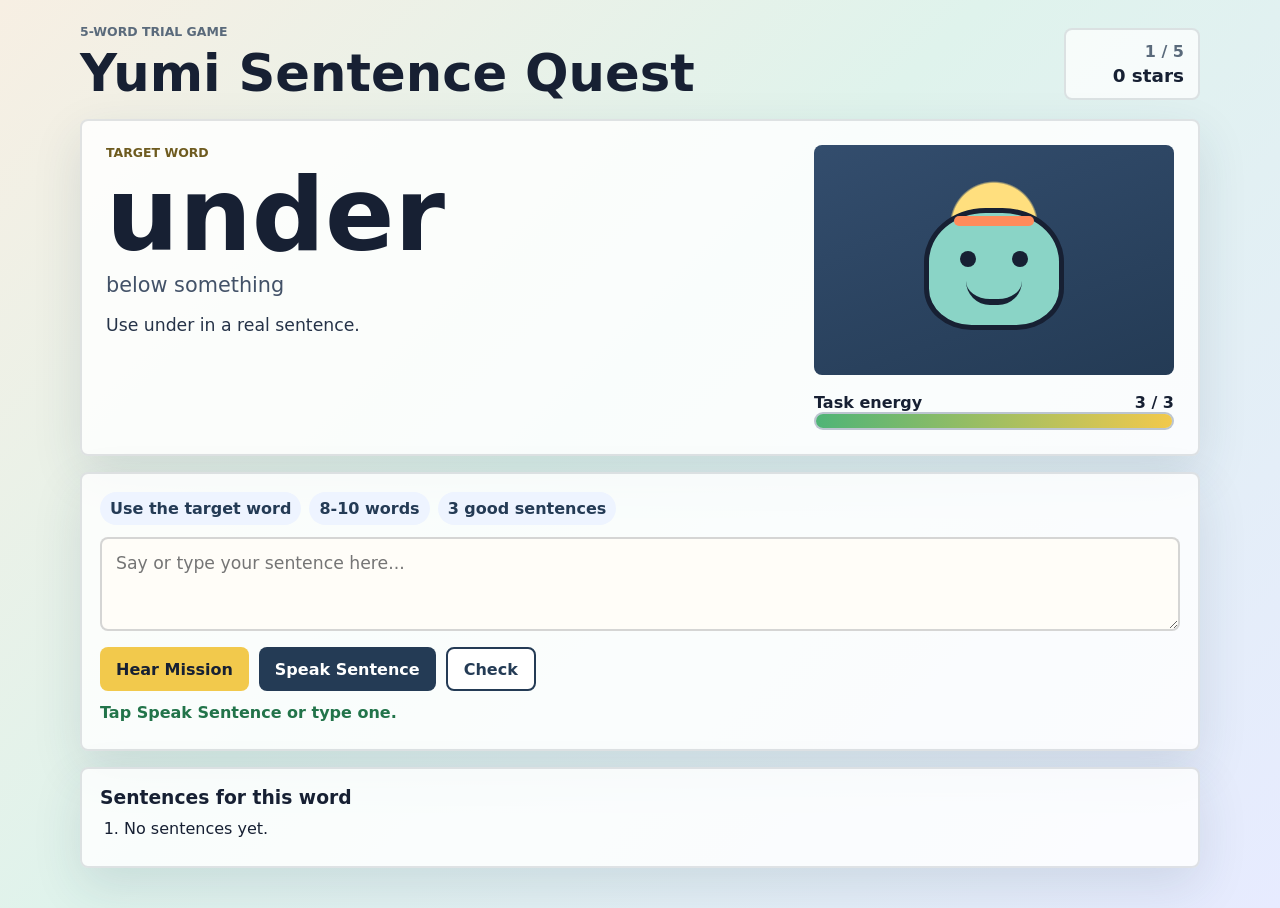
==== sentence-quest.html @ 74221c1f "Add sentence quest trial game" ====
<!doctype html>
<html lang="en">
<head>
  <meta charset="utf-8">
  <meta name="viewport" content="width=device-width,initial-scale=1,viewport-fit=cover">
  <meta name="theme-color" content="#243B55">
  <title>Yumi Sentence Quest</title>
  <link rel="stylesheet" href="./sentence-quest.css">
</head>
<body>
  <main class="quest-shell">
    <header class="quest-top">
      <div>
        <p class="eyebrow">5-word trial game</p>
        <h1>Yumi Sentence Quest</h1>
      </div>
      <div class="score-card">
        <span id="wordCounter">1 / 5</span>
        <strong id="stars">0 stars</strong>
      </div>
    </header>

    <section class="battle-panel" aria-live="polite">
      <div class="mission-copy">
        <p class="label">Target word</p>
        <h2 id="targetWord">under</h2>
        <p id="meaning" class="meaning">below something</p>
        <p id="prompt" class="prompt">Say one sentence with under.</p>
      </div>
      <div class="monster-zone">
        <div id="monster" class="monster" aria-hidden="true">
          <span></span><span></span><span></span>
        </div>
        <div class="hp-wrap">
          <div class="hp-label"><span>Task energy</span><strong id="hpText">3 / 3</strong></div>
          <div class="hp-bar"><div id="hpFill"></div></div>
        </div>
      </div>
    </section>

    <section class="sentence-panel">
      <div class="rules">
        <span>Use the target word</span>
        <span>8-10 words</span>
        <span>3 good sentences</span>
      </div>
      <textarea id="sentenceInput" rows="3" placeholder="Say or type your sentence here..."></textarea>
      <div class="controls">
        <button id="speakPromptBtn" class="secondary">Hear Mission</button>
        <button id="recordBtn" class="primary">Speak Sentence</button>
        <button id="checkBtn" class="primary outline">Check</button>
      </div>
      <p id="feedback" class="feedback">Ready when you are.</p>
    </section>

    <section class="progress-panel">
      <h3>Sentences for this word</h3>
      <ol id="sentenceList"></ol>
    </section>

    <section id="finishPanel" class="finish-panel hidden">
      <h2>Quest complete</h2>
      <p>You finished all 5 words. Tomorrow, try these again plus 5 new words.</p>
      <button id="restartBtn" class="primary">Play Again</button>
    </section>
  </main>

  <script src="./sentence-quest.js"></script>
</body>
</html>
---- sentence-quest.css ----
* { box-sizing: border-box; }
body {
  margin: 0;
  min-height: 100vh;
  font-family: Inter, ui-sans-serif, system-ui, -apple-system, BlinkMacSystemFont, "Segoe UI", sans-serif;
  color: #172033;
  background: linear-gradient(135deg, #f7efe3 0%, #dff3ec 45%, #e7ebff 100%);
}
button, textarea { font: inherit; }
.quest-shell {
  width: min(1120px, calc(100% - 28px));
  margin: 0 auto;
  padding: 24px 0 40px;
}
.quest-top {
  display: flex;
  align-items: center;
  justify-content: space-between;
  gap: 16px;
  margin-bottom: 16px;
}
.eyebrow {
  margin: 0 0 4px;
  color: #5a6a7b;
  font-weight: 800;
  text-transform: uppercase;
  letter-spacing: 0;
  font-size: 0.78rem;
}
h1, h2, h3, p { margin-top: 0; }
h1 { margin-bottom: 0; font-size: clamp(2rem, 4vw, 4rem); letter-spacing: 0; }
.score-card {
  min-width: 136px;
  padding: 12px 14px;
  border: 2px solid rgba(23,32,51,.12);
  border-radius: 8px;
  background: rgba(255,255,255,.72);
  display: grid;
  gap: 4px;
  text-align: right;
}
.score-card span { color: #5a6a7b; font-weight: 700; }
.score-card strong { font-size: 1.15rem; }
.battle-panel, .sentence-panel, .progress-panel, .finish-panel {
  border: 2px solid rgba(23,32,51,.12);
  border-radius: 8px;
  background: rgba(255,255,255,.82);
  box-shadow: 0 18px 50px rgba(36,59,85,.12);
}
.battle-panel {
  display: grid;
  grid-template-columns: minmax(0, 1fr) minmax(260px, 360px);
  gap: 24px;
  padding: 24px;
}
.label { color: #6e5b1f; font-weight: 900; text-transform: uppercase; letter-spacing: 0; font-size: .78rem; margin-bottom: 6px; }
#targetWord { font-size: clamp(3.2rem, 8vw, 7rem); line-height: .95; margin-bottom: 10px; }
.meaning { font-size: 1.3rem; color: #435268; margin-bottom: 18px; }
.prompt { font-size: 1.08rem; color: #263348; }
.monster-zone { display: grid; align-content: center; gap: 18px; }
.monster {
  height: 230px;
  position: relative;
  border-radius: 8px;
  background: radial-gradient(circle at 50% 35%, #ffdf7e 0 18%, transparent 19%), linear-gradient(160deg, #334d6d, #243b55);
  overflow: hidden;
}
.monster::before {
  content: "";
  position: absolute;
  width: 130px;
  height: 112px;
  left: 50%;
  top: 54%;
  transform: translate(-50%, -50%);
  background: #8ad4c6;
  border: 5px solid #172033;
  border-radius: 44% 44% 34% 34%;
}
.monster::after {
  content: "";
  position: absolute;
  width: 56px;
  height: 18px;
  left: 50%;
  top: 59%;
  transform: translateX(-50%);
  border-bottom: 6px solid #172033;
  border-radius: 0 0 40px 40px;
}
.monster span { position: absolute; background: #172033; border-radius: 50%; z-index: 2; }
.monster span:nth-child(1) { width: 16px; height: 16px; left: calc(50% - 34px); top: 46%; }
.monster span:nth-child(2) { width: 16px; height: 16px; left: calc(50% + 18px); top: 46%; }
.monster span:nth-child(3) { width: 80px; height: 10px; left: calc(50% - 40px); top: 31%; border-radius: 999px; background: #ff8b5b; }
.hp-label { display: flex; justify-content: space-between; gap: 12px; font-weight: 800; }
.hp-bar { height: 18px; border-radius: 999px; background: #d7e1ea; overflow: hidden; border: 2px solid rgba(23,32,51,.14); }
#hpFill { height: 100%; width: 100%; background: linear-gradient(90deg, #4fb477, #f2c94c); transition: width .28s ease; }
.sentence-panel { margin-top: 16px; padding: 18px; }
.rules { display: flex; flex-wrap: wrap; gap: 8px; margin-bottom: 12px; }
.rules span { padding: 7px 10px; border-radius: 999px; background: #eef4ff; font-weight: 800; color: #243b55; }
textarea {
  width: 100%;
  resize: vertical;
  min-height: 94px;
  border: 2px solid rgba(23,32,51,.18);
  border-radius: 8px;
  padding: 14px;
  outline: none;
  background: #fffdf8;
  font-size: 1.08rem;
}
textarea:focus { border-color: #3c7dd9; }
.controls { display: flex; flex-wrap: wrap; gap: 10px; margin-top: 12px; }
button {
  min-height: 44px;
  padding: 0 16px;
  border: 0;
  border-radius: 8px;
  font-weight: 900;
  cursor: pointer;
}
button:disabled { opacity: .52; cursor: not-allowed; }
.primary { background: #243b55; color: white; }
.secondary { background: #f2c94c; color: #172033; }
.outline { background: white; color: #243b55; border: 2px solid #243b55; }
.feedback { margin: 12px 0 0; min-height: 28px; font-weight: 800; color: #435268; }
.feedback.good { color: #22744a; }
.feedback.bad { color: #a83f39; }
.progress-panel { margin-top: 16px; padding: 18px; }
.progress-panel h3 { margin-bottom: 10px; }
ol { margin: 0; padding-left: 24px; }
li { margin: 8px 0; line-height: 1.4; }
.finish-panel { margin-top: 16px; padding: 22px; }
.hidden { display: none; }
@media (max-width: 760px) {
  .quest-top, .battle-panel { grid-template-columns: 1fr; display: grid; }
  .score-card { text-align: left; }
  .battle-panel { padding: 18px; }
  .monster { height: 190px; }
}
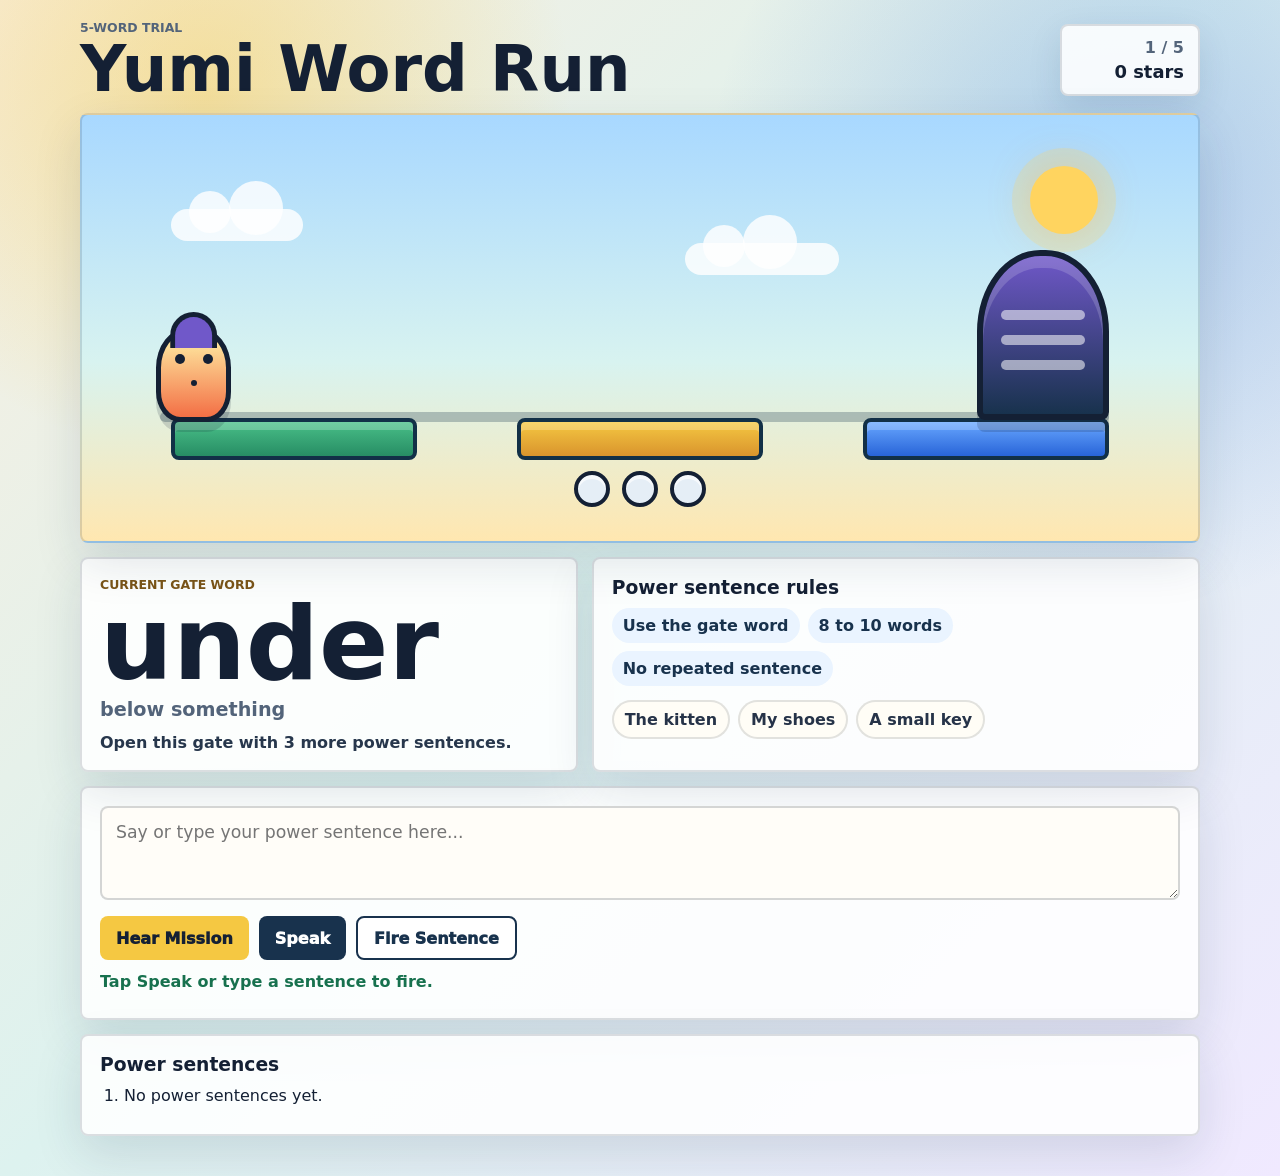
==== commit 88e26089: "Make sentence quest more game-like" ====
--- a/sentence-quest.html
+++ b/sentence-quest.html
@@ -1,66 +1,87 @@
-<!doctype html>
+﻿<!doctype html>
 <html lang="en">
 <head>
   <meta charset="utf-8">
   <meta name="viewport" content="width=device-width,initial-scale=1,viewport-fit=cover">
-  <meta name="theme-color" content="#243B55">
-  <title>Yumi Sentence Quest</title>
+  <meta name="theme-color" content="#18324d">
+  <title>Yumi Word Run</title>
   <link rel="stylesheet" href="./sentence-quest.css">
 </head>
 <body>
-  <main class="quest-shell">
-    <header class="quest-top">
+  <main class="game-shell">
+    <header class="top-bar">
       <div>
-        <p class="eyebrow">5-word trial game</p>
-        <h1>Yumi Sentence Quest</h1>
+        <p class="eyebrow">5-word trial</p>
+        <h1>Yumi Word Run</h1>
       </div>
-      <div class="score-card">
+      <div class="score-board" aria-live="polite">
         <span id="wordCounter">1 / 5</span>
         <strong id="stars">0 stars</strong>
       </div>
     </header>
 
-    <section class="battle-panel" aria-live="polite">
-      <div class="mission-copy">
-        <p class="label">Target word</p>
-        <h2 id="targetWord">under</h2>
-        <p id="meaning" class="meaning">below something</p>
-        <p id="prompt" class="prompt">Say one sentence with under.</p>
+    <section class="stage-card" aria-live="polite">
+      <div class="world-sky">
+        <div class="cloud cloud-one"></div>
+        <div class="cloud cloud-two"></div>
+        <div class="sun"></div>
       </div>
-      <div class="monster-zone">
-        <div id="monster" class="monster" aria-hidden="true">
+      <div class="track" id="track">
+        <div class="lane-line"></div>
+        <div class="platform platform-one"></div>
+        <div class="platform platform-two"></div>
+        <div class="platform platform-three"></div>
+        <div id="avatar" class="avatar" aria-hidden="true">
+          <div class="avatar-face"></div>
+        </div>
+        <div id="gate" class="gate" aria-hidden="true">
           <span></span><span></span><span></span>
         </div>
-        <div class="hp-wrap">
-          <div class="hp-label"><span>Task energy</span><strong id="hpText">3 / 3</strong></div>
-          <div class="hp-bar"><div id="hpFill"></div></div>
-        </div>
+      </div>
+      <div class="power-row" aria-label="sentence power">
+        <span id="orb0" class="power-orb"></span>
+        <span id="orb1" class="power-orb"></span>
+        <span id="orb2" class="power-orb"></span>
       </div>
     </section>
 
-    <section class="sentence-panel">
-      <div class="rules">
-        <span>Use the target word</span>
-        <span>8-10 words</span>
-        <span>3 good sentences</span>
-      </div>
-      <textarea id="sentenceInput" rows="3" placeholder="Say or type your sentence here..."></textarea>
+    <section class="mission-grid">
+      <article class="mission-card">
+        <p class="label">Current gate word</p>
+        <h2 id="targetWord">under</h2>
+        <p id="meaning" class="meaning">below something</p>
+        <p id="missionText" class="mission-text">Build 3 sentence powers to open the gate.</p>
+      </article>
+
+      <article class="rule-card">
+        <h3>Power sentence rules</h3>
+        <div class="rule-list">
+          <span>Use the gate word</span>
+          <span>8 to 10 words</span>
+          <span>No repeated sentence</span>
+        </div>
+        <div class="starter-bank" id="starterBank" aria-label="starter words"></div>
+      </article>
+    </section>
+
+    <section class="command-card">
+      <textarea id="sentenceInput" rows="3" placeholder="Say or type your power sentence here..."></textarea>
       <div class="controls">
         <button id="speakPromptBtn" class="secondary">Hear Mission</button>
-        <button id="recordBtn" class="primary">Speak Sentence</button>
-        <button id="checkBtn" class="primary outline">Check</button>
+        <button id="recordBtn" class="primary">Speak</button>
+        <button id="checkBtn" class="primary outline">Fire Sentence</button>
       </div>
       <p id="feedback" class="feedback">Ready when you are.</p>
     </section>
 
-    <section class="progress-panel">
-      <h3>Sentences for this word</h3>
+    <section class="log-card">
+      <h3>Power sentences</h3>
       <ol id="sentenceList"></ol>
     </section>
 
     <section id="finishPanel" class="finish-panel hidden">
-      <h2>Quest complete</h2>
-      <p>You finished all 5 words. Tomorrow, try these again plus 5 new words.</p>
+      <h2>Run complete</h2>
+      <p>You opened all 5 gates. Tomorrow, replay these and add 5 new words.</p>
       <button id="restartBtn" class="primary">Play Again</button>
     </section>
   </main>
--- a/sentence-quest.css
+++ b/sentence-quest.css
@@ -1,140 +1,278 @@
-* { box-sizing: border-box; }
+﻿* { box-sizing: border-box; }
+:root {
+  color-scheme: light;
+  --ink: #142034;
+  --muted: #53647a;
+  --paper: rgba(255,255,255,.88);
+  --line: rgba(20,32,52,.14);
+  --blue: #2864d8;
+  --navy: #18324d;
+  --green: #1d9a6c;
+  --gold: #f5c842;
+  --coral: #f36f45;
+  --violet: #7058c9;
+}
 body {
   margin: 0;
   min-height: 100vh;
   font-family: Inter, ui-sans-serif, system-ui, -apple-system, BlinkMacSystemFont, "Segoe UI", sans-serif;
-  color: #172033;
-  background: linear-gradient(135deg, #f7efe3 0%, #dff3ec 45%, #e7ebff 100%);
+  color: var(--ink);
+  background:
+    radial-gradient(circle at 16% 8%, rgba(245,200,66,.45), transparent 24%),
+    radial-gradient(circle at 88% 16%, rgba(40,100,216,.28), transparent 28%),
+    linear-gradient(135deg, #f8efe0 0%, #ddf2ef 48%, #f0e9ff 100%);
 }
 button, textarea { font: inherit; }
-.quest-shell {
+button { touch-action: manipulation; }
+.game-shell {
   width: min(1120px, calc(100% - 28px));
   margin: 0 auto;
-  padding: 24px 0 40px;
-}
-.quest-top {
+  padding: 20px 0 40px;
+}
+.top-bar {
   display: flex;
   align-items: center;
   justify-content: space-between;
-  gap: 16px;
-  margin-bottom: 16px;
+  gap: 14px;
+  margin-bottom: 14px;
 }
 .eyebrow {
   margin: 0 0 4px;
-  color: #5a6a7b;
-  font-weight: 800;
+  color: var(--muted);
+  font-weight: 900;
   text-transform: uppercase;
-  letter-spacing: 0;
-  font-size: 0.78rem;
+  font-size: .78rem;
 }
 h1, h2, h3, p { margin-top: 0; }
-h1 { margin-bottom: 0; font-size: clamp(2rem, 4vw, 4rem); letter-spacing: 0; }
-.score-card {
-  min-width: 136px;
+h1 { margin-bottom: 0; font-size: clamp(2rem, 5vw, 4.6rem); line-height: .94; }
+h2 { margin-bottom: 8px; }
+.score-board {
+  min-width: 140px;
   padding: 12px 14px;
-  border: 2px solid rgba(23,32,51,.12);
-  border-radius: 8px;
-  background: rgba(255,255,255,.72);
+  border: 2px solid var(--line);
+  border-radius: 8px;
+  background: var(--paper);
   display: grid;
   gap: 4px;
   text-align: right;
-}
-.score-card span { color: #5a6a7b; font-weight: 700; }
-.score-card strong { font-size: 1.15rem; }
-.battle-panel, .sentence-panel, .progress-panel, .finish-panel {
-  border: 2px solid rgba(23,32,51,.12);
-  border-radius: 8px;
+  box-shadow: 0 12px 34px rgba(24,50,77,.10);
+}
+.score-board span { color: var(--muted); font-weight: 800; }
+.score-board strong { font-size: 1.12rem; }
+.stage-card, .mission-card, .rule-card, .command-card, .log-card, .finish-panel {
+  border: 2px solid var(--line);
+  border-radius: 8px;
+  background: var(--paper);
+  box-shadow: 0 18px 48px rgba(24,50,77,.13);
+}
+.stage-card {
+  position: relative;
+  overflow: hidden;
+  height: clamp(300px, 44vw, 430px);
+  background: linear-gradient(180deg, #a8d8ff 0%, #d8f3f0 58%, #ffe7b0 100%);
+}
+.world-sky { position: absolute; inset: 0; overflow: hidden; }
+.sun {
+  position: absolute;
+  right: 9%; top: 12%;
+  width: 68px; aspect-ratio: 1;
+  border-radius: 50%;
+  background: #ffd45f;
+  box-shadow: 0 0 0 18px rgba(255,212,95,.23), 0 0 42px rgba(255,160,60,.38);
+}
+.cloud {
+  position: absolute;
+  height: 32px;
+  border-radius: 999px;
   background: rgba(255,255,255,.82);
-  box-shadow: 0 18px 50px rgba(36,59,85,.12);
-}
-.battle-panel {
+  animation: drift 18s linear infinite;
+}
+.cloud::before, .cloud::after {
+  content: "";
+  position: absolute;
+  border-radius: 50%;
+  background: inherit;
+}
+.cloud::before { width: 42px; height: 42px; left: 18px; top: -18px; }
+.cloud::after { width: 54px; height: 54px; left: 58px; top: -28px; }
+.cloud-one { width: 132px; left: 8%; top: 22%; }
+.cloud-two { width: 154px; left: 54%; top: 30%; animation-duration: 24s; }
+@keyframes drift { 0% { transform: translateX(-18px); } 50% { transform: translateX(28px); } 100% { transform: translateX(-18px); } }
+.track { position: absolute; inset: 0; }
+.lane-line {
+  position: absolute;
+  left: 7%; right: 8%; bottom: 28%;
+  height: 10px;
+  border-radius: 999px;
+  background: rgba(24,50,77,.28);
+}
+.platform {
+  position: absolute;
+  bottom: 19%;
+  width: 22%; height: 42px;
+  border: 4px solid #123047;
+  border-radius: 8px;
+  background: linear-gradient(180deg, #49bf88, #278d64);
+  box-shadow: inset 0 8px 0 rgba(255,255,255,.22);
+}
+.platform-one { left: 8%; }
+.platform-two { left: 39%; background: linear-gradient(180deg, #f5c842, #d9942d); }
+.platform-three { left: 70%; background: linear-gradient(180deg, #68a7ff, #2864d8); }
+.avatar {
+  --x: 10%;
+  position: absolute;
+  left: var(--x);
+  bottom: calc(19% + 38px);
+  width: clamp(62px, 10vw, 90px);
+  aspect-ratio: .82;
+  transform: translateX(-50%);
+  transition: left .42s cubic-bezier(.2,.8,.2,1), transform .18s ease;
+  filter: drop-shadow(0 10px 0 rgba(20,32,52,.16));
+}
+.avatar::before {
+  content: "";
+  position: absolute;
+  inset: 14% 8% 0;
+  border: 5px solid #142034;
+  border-radius: 42% 42% 32% 32%;
+  background: linear-gradient(180deg, #fff2a7, #f36f45);
+}
+.avatar::after {
+  content: "";
+  position: absolute;
+  left: 50%; top: 0;
+  width: 42%; height: 28%;
+  transform: translateX(-50%);
+  border: 5px solid #142034;
+  border-bottom: 0;
+  border-radius: 999px 999px 0 0;
+  background: #7058c9;
+}
+.avatar-face {
+  position: absolute;
+  z-index: 2;
+  left: 29%; top: 38%;
+  width: 10px; height: 10px;
+  border-radius: 50%;
+  background: #142034;
+  box-shadow: 28px 0 0 #142034, 14px 24px 0 -2px #142034;
+}
+.avatar.jump { transform: translateX(-50%) translateY(-28px) scale(1.04); }
+.gate {
+  position: absolute;
+  right: 8%; bottom: calc(19% + 40px);
+  width: clamp(86px, 14vw, 132px);
+  height: clamp(118px, 18vw, 170px);
+  border: 6px solid #142034;
+  border-radius: 48% 48% 8px 8px;
+  background: linear-gradient(180deg, #7058c9, #18324d);
+  box-shadow: inset 0 12px 0 rgba(255,255,255,.16), 0 12px 0 rgba(20,32,52,.18);
+  transition: transform .18s ease, opacity .24s ease;
+}
+.gate span {
+  position: absolute;
+  left: 15%; right: 15%; height: 10px;
+  border-radius: 999px;
+  background: rgba(255,255,255,.55);
+}
+.gate span:nth-child(1) { top: 34%; }
+.gate span:nth-child(2) { top: 50%; }
+.gate span:nth-child(3) { top: 66%; }
+.gate.hit { transform: translateX(8px) rotate(1.8deg); }
+.gate.open { transform: translateY(-20px) scaleY(.1); opacity: .2; }
+.power-row {
+  position: absolute;
+  left: 50%; bottom: 8%;
+  transform: translateX(-50%);
+  display: flex;
+  gap: 12px;
+}
+.power-orb {
+  width: 36px; aspect-ratio: 1;
+  border: 4px solid #142034;
+  border-radius: 50%;
+  background: #e5eef6;
+  box-shadow: inset 0 4px 0 rgba(255,255,255,.65);
+  transition: transform .2s ease, background .2s ease;
+}
+.power-orb.filled { background: var(--gold); transform: translateY(-7px) scale(1.08); }
+.mission-grid {
   display: grid;
-  grid-template-columns: minmax(0, 1fr) minmax(260px, 360px);
-  gap: 24px;
-  padding: 24px;
-}
-.label { color: #6e5b1f; font-weight: 900; text-transform: uppercase; letter-spacing: 0; font-size: .78rem; margin-bottom: 6px; }
-#targetWord { font-size: clamp(3.2rem, 8vw, 7rem); line-height: .95; margin-bottom: 10px; }
-.meaning { font-size: 1.3rem; color: #435268; margin-bottom: 18px; }
-.prompt { font-size: 1.08rem; color: #263348; }
-.monster-zone { display: grid; align-content: center; gap: 18px; }
-.monster {
-  height: 230px;
-  position: relative;
-  border-radius: 8px;
-  background: radial-gradient(circle at 50% 35%, #ffdf7e 0 18%, transparent 19%), linear-gradient(160deg, #334d6d, #243b55);
-  overflow: hidden;
-}
-.monster::before {
-  content: "";
-  position: absolute;
-  width: 130px;
-  height: 112px;
-  left: 50%;
-  top: 54%;
-  transform: translate(-50%, -50%);
-  background: #8ad4c6;
-  border: 5px solid #172033;
-  border-radius: 44% 44% 34% 34%;
-}
-.monster::after {
-  content: "";
-  position: absolute;
-  width: 56px;
-  height: 18px;
-  left: 50%;
-  top: 59%;
-  transform: translateX(-50%);
-  border-bottom: 6px solid #172033;
-  border-radius: 0 0 40px 40px;
-}
-.monster span { position: absolute; background: #172033; border-radius: 50%; z-index: 2; }
-.monster span:nth-child(1) { width: 16px; height: 16px; left: calc(50% - 34px); top: 46%; }
-.monster span:nth-child(2) { width: 16px; height: 16px; left: calc(50% + 18px); top: 46%; }
-.monster span:nth-child(3) { width: 80px; height: 10px; left: calc(50% - 40px); top: 31%; border-radius: 999px; background: #ff8b5b; }
-.hp-label { display: flex; justify-content: space-between; gap: 12px; font-weight: 800; }
-.hp-bar { height: 18px; border-radius: 999px; background: #d7e1ea; overflow: hidden; border: 2px solid rgba(23,32,51,.14); }
-#hpFill { height: 100%; width: 100%; background: linear-gradient(90deg, #4fb477, #f2c94c); transition: width .28s ease; }
-.sentence-panel { margin-top: 16px; padding: 18px; }
-.rules { display: flex; flex-wrap: wrap; gap: 8px; margin-bottom: 12px; }
-.rules span { padding: 7px 10px; border-radius: 999px; background: #eef4ff; font-weight: 800; color: #243b55; }
+  grid-template-columns: minmax(0, .9fr) minmax(280px, 1.1fr);
+  gap: 14px;
+  margin-top: 14px;
+}
+.mission-card, .rule-card, .command-card, .log-card, .finish-panel { padding: 18px; }
+.label { margin-bottom: 6px; color: #7a5417; font-weight: 900; text-transform: uppercase; font-size: .78rem; }
+#targetWord { font-size: clamp(3.4rem, 8vw, 6.7rem); line-height: .9; }
+.meaning { margin-bottom: 12px; color: var(--muted); font-size: 1.2rem; font-weight: 750; }
+.mission-text { margin-bottom: 0; color: #27374c; font-weight: 800; }
+.rule-card h3, .log-card h3 { margin-bottom: 10px; }
+.rule-list, .starter-bank { display: flex; flex-wrap: wrap; gap: 8px; }
+.rule-list span, .starter-bank button {
+  border-radius: 999px;
+  padding: 8px 11px;
+  font-weight: 900;
+}
+.rule-list span { background: #eaf4ff; color: #18324d; }
+.starter-bank { margin-top: 14px; }
+.starter-bank button {
+  min-height: 36px;
+  border: 2px solid rgba(20,32,52,.12);
+  background: #fffdf6;
+  color: #263348;
+}
+.command-card { margin-top: 14px; }
 textarea {
   width: 100%;
   resize: vertical;
   min-height: 94px;
-  border: 2px solid rgba(23,32,51,.18);
+  border: 2px solid rgba(20,32,52,.18);
   border-radius: 8px;
   padding: 14px;
   outline: none;
   background: #fffdf8;
   font-size: 1.08rem;
 }
-textarea:focus { border-color: #3c7dd9; }
+textarea:focus { border-color: var(--blue); box-shadow: 0 0 0 4px rgba(40,100,216,.13); }
 .controls { display: flex; flex-wrap: wrap; gap: 10px; margin-top: 12px; }
 button {
   min-height: 44px;
   padding: 0 16px;
   border: 0;
   border-radius: 8px;
-  font-weight: 900;
+  font-weight: 950;
   cursor: pointer;
 }
 button:disabled { opacity: .52; cursor: not-allowed; }
-.primary { background: #243b55; color: white; }
-.secondary { background: #f2c94c; color: #172033; }
-.outline { background: white; color: #243b55; border: 2px solid #243b55; }
-.feedback { margin: 12px 0 0; min-height: 28px; font-weight: 800; color: #435268; }
-.feedback.good { color: #22744a; }
+.primary { background: var(--navy); color: white; }
+.secondary { background: var(--gold); color: var(--ink); }
+.outline { background: white; color: var(--navy); border: 2px solid var(--navy); }
+.feedback { margin: 12px 0 0; min-height: 28px; font-weight: 900; color: var(--muted); }
+.feedback.good { color: #17714e; }
 .feedback.bad { color: #a83f39; }
-.progress-panel { margin-top: 16px; padding: 18px; }
-.progress-panel h3 { margin-bottom: 10px; }
+.log-card { margin-top: 14px; }
 ol { margin: 0; padding-left: 24px; }
 li { margin: 8px 0; line-height: 1.4; }
-.finish-panel { margin-top: 16px; padding: 22px; }
+.finish-panel { margin-top: 14px; }
 .hidden { display: none; }
+.spark {
+  position: absolute;
+  width: 12px; aspect-ratio: 1;
+  border-radius: 50%;
+  background: var(--gold);
+  left: var(--sx); top: var(--sy);
+  animation: spark .52s ease-out forwards;
+  pointer-events: none;
+}
+@keyframes spark {
+  to { transform: translate(var(--dx), var(--dy)) scale(.2); opacity: 0; }
+}
 @media (max-width: 760px) {
-  .quest-top, .battle-panel { grid-template-columns: 1fr; display: grid; }
-  .score-card { text-align: left; }
-  .battle-panel { padding: 18px; }
-  .monster { height: 190px; }
-}
+  .game-shell { width: min(100% - 20px, 720px); padding-top: 14px; }
+  .top-bar, .mission-grid { grid-template-columns: 1fr; display: grid; }
+  .score-board { text-align: left; min-width: 0; }
+  .stage-card { height: 320px; }
+  .mission-card, .rule-card, .command-card, .log-card, .finish-panel { padding: 14px; }
+  .controls button { flex: 1 1 130px; }
+}
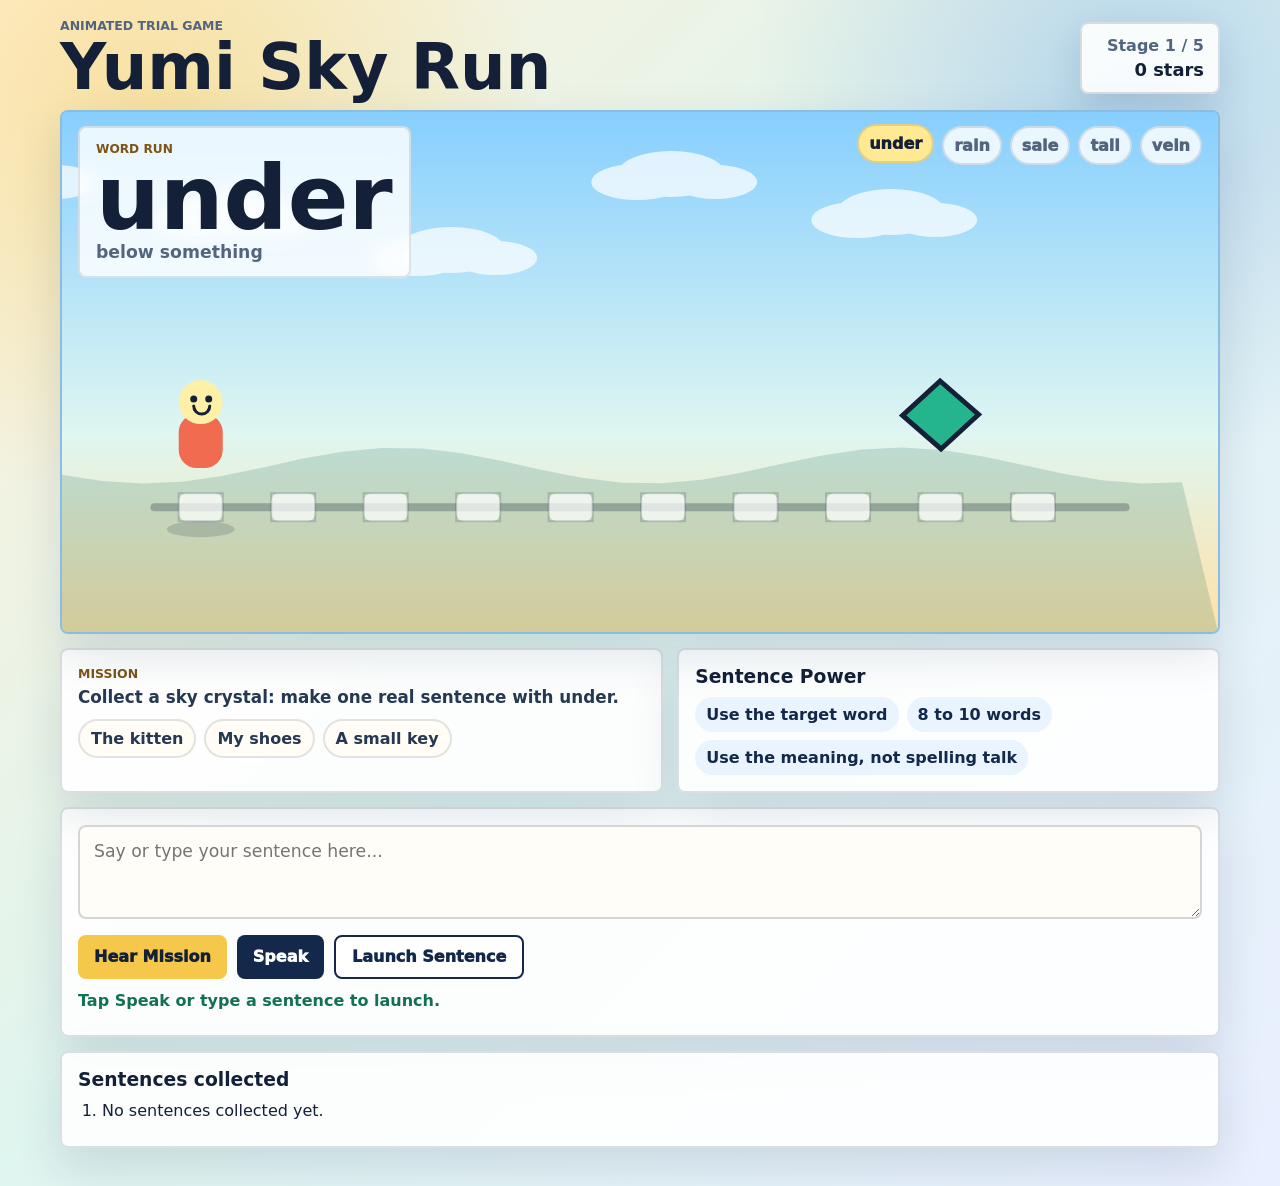
==== commit e5d0e648: "Turn sentence quest into animated sky run" ====
--- a/sentence-quest.html
+++ b/sentence-quest.html
@@ -3,85 +3,70 @@
 <head>
   <meta charset="utf-8">
   <meta name="viewport" content="width=device-width,initial-scale=1,viewport-fit=cover">
-  <meta name="theme-color" content="#18324d">
-  <title>Yumi Word Run</title>
+  <meta name="theme-color" content="#13284a">
+  <title>Yumi Sky Run</title>
   <link rel="stylesheet" href="./sentence-quest.css">
 </head>
 <body>
   <main class="game-shell">
     <header class="top-bar">
       <div>
-        <p class="eyebrow">5-word trial</p>
-        <h1>Yumi Word Run</h1>
+        <p class="eyebrow">Animated trial game</p>
+        <h1>Yumi Sky Run</h1>
       </div>
       <div class="score-board" aria-live="polite">
-        <span id="wordCounter">1 / 5</span>
+        <span id="stageCounter">Stage 1</span>
         <strong id="stars">0 stars</strong>
       </div>
     </header>
 
-    <section class="stage-card" aria-live="polite">
-      <div class="world-sky">
-        <div class="cloud cloud-one"></div>
-        <div class="cloud cloud-two"></div>
-        <div class="sun"></div>
-      </div>
-      <div class="track" id="track">
-        <div class="lane-line"></div>
-        <div class="platform platform-one"></div>
-        <div class="platform platform-two"></div>
-        <div class="platform platform-three"></div>
-        <div id="avatar" class="avatar" aria-hidden="true">
-          <div class="avatar-face"></div>
+    <section class="play-field" aria-live="polite">
+      <canvas id="gameCanvas" width="960" height="520" aria-label="Animated word adventure"></canvas>
+      <div class="stage-hud">
+        <div>
+          <p id="stageLabel" class="stage-label">Word Run</p>
+          <h2 id="targetWord">under</h2>
+          <p id="meaning" class="meaning">below something</p>
         </div>
-        <div id="gate" class="gate" aria-hidden="true">
-          <span></span><span></span><span></span>
-        </div>
-      </div>
-      <div class="power-row" aria-label="sentence power">
-        <span id="orb0" class="power-orb"></span>
-        <span id="orb1" class="power-orb"></span>
-        <span id="orb2" class="power-orb"></span>
+        <div id="wordTrail" class="word-trail"></div>
       </div>
     </section>
 
     <section class="mission-grid">
       <article class="mission-card">
-        <p class="label">Current gate word</p>
-        <h2 id="targetWord">under</h2>
-        <p id="meaning" class="meaning">below something</p>
-        <p id="missionText" class="mission-text">Build 3 sentence powers to open the gate.</p>
+        <p class="label">Mission</p>
+        <p id="missionText" class="mission-text">Make one strong sentence to collect the sky crystal.</p>
+        <div id="starterBank" class="starter-bank" aria-label="sentence starters"></div>
       </article>
 
       <article class="rule-card">
-        <h3>Power sentence rules</h3>
+        <h3>Sentence Power</h3>
         <div class="rule-list">
-          <span>Use the gate word</span>
+          <span>Use the target word</span>
           <span>8 to 10 words</span>
-          <span>No repeated sentence</span>
+          <span>Use the meaning, not spelling talk</span>
         </div>
-        <div class="starter-bank" id="starterBank" aria-label="starter words"></div>
       </article>
     </section>
 
     <section class="command-card">
-      <textarea id="sentenceInput" rows="3" placeholder="Say or type your power sentence here..."></textarea>
+      <textarea id="sentenceInput" rows="3" placeholder="Say or type your sentence here..."></textarea>
       <div class="controls">
         <button id="speakPromptBtn" class="secondary">Hear Mission</button>
         <button id="recordBtn" class="primary">Speak</button>
-        <button id="checkBtn" class="primary outline">Fire Sentence</button>
+        <button id="checkBtn" class="primary outline">Launch Sentence</button>
       </div>
       <p id="feedback" class="feedback">Ready when you are.</p>
     </section>
 
     <section class="log-card">
-      <h3>Power sentences</h3>
+      <h3>Sentences collected</h3>
       <ol id="sentenceList"></ol>
     </section>
 
     <section id="finishPanel" class="finish-panel hidden">
-      <h2>Run complete</h2>
-      <p>You opened all 5 gates. Tomorrow, replay these and add 5 new words.</p>
+      <h2>Sky Run complete</h2>
+      <p>You cleared 5 word stages and the final 5-word bridge.</p>
       <button id="restartBtn" class="primary">Play Again</button>
     </section>
   </main>
--- a/sentence-quest.css
+++ b/sentence-quest.css
@@ -1,16 +1,15 @@
 ﻿* { box-sizing: border-box; }
 :root {
   color-scheme: light;
-  --ink: #142034;
-  --muted: #53647a;
-  --paper: rgba(255,255,255,.88);
-  --line: rgba(20,32,52,.14);
-  --blue: #2864d8;
-  --navy: #18324d;
-  --green: #1d9a6c;
-  --gold: #f5c842;
-  --coral: #f36f45;
-  --violet: #7058c9;
+  --ink: #132038;
+  --muted: #53657e;
+  --paper: rgba(255,255,255,.9);
+  --line: rgba(19,32,56,.14);
+  --blue: #2467dc;
+  --navy: #13284a;
+  --green: #179a76;
+  --gold: #f5c84b;
+  --coral: #f06b4f;
 }
 body {
   margin: 0;
@@ -18,23 +17,23 @@
   font-family: Inter, ui-sans-serif, system-ui, -apple-system, BlinkMacSystemFont, "Segoe UI", sans-serif;
   color: var(--ink);
   background:
-    radial-gradient(circle at 16% 8%, rgba(245,200,66,.45), transparent 24%),
-    radial-gradient(circle at 88% 16%, rgba(40,100,216,.28), transparent 28%),
-    linear-gradient(135deg, #f8efe0 0%, #ddf2ef 48%, #f0e9ff 100%);
+    radial-gradient(circle at 12% 10%, rgba(245,200,75,.42), transparent 25%),
+    radial-gradient(circle at 88% 8%, rgba(36,103,220,.22), transparent 24%),
+    linear-gradient(135deg, #fff1d8 0%, #dff5ef 47%, #e9efff 100%);
 }
 button, textarea { font: inherit; }
 button { touch-action: manipulation; }
 .game-shell {
-  width: min(1120px, calc(100% - 28px));
+  width: min(1160px, calc(100% - 24px));
   margin: 0 auto;
-  padding: 20px 0 40px;
+  padding: 18px 0 38px;
 }
 .top-bar {
   display: flex;
   align-items: center;
   justify-content: space-between;
-  gap: 14px;
-  margin-bottom: 14px;
+  gap: 12px;
+  margin-bottom: 12px;
 }
 .eyebrow {
   margin: 0 0 4px;
@@ -44,8 +43,8 @@
   font-size: .78rem;
 }
 h1, h2, h3, p { margin-top: 0; }
-h1 { margin-bottom: 0; font-size: clamp(2rem, 5vw, 4.6rem); line-height: .94; }
-h2 { margin-bottom: 8px; }
+h1 { margin-bottom: 0; font-size: clamp(2rem, 5vw, 4.4rem); line-height: .95; }
+h2 { margin-bottom: 4px; }
 .score-board {
   min-width: 140px;
   padding: 12px 14px;
@@ -55,158 +54,82 @@
   display: grid;
   gap: 4px;
   text-align: right;
-  box-shadow: 0 12px 34px rgba(24,50,77,.10);
+  box-shadow: 0 14px 36px rgba(19,40,74,.12);
 }
-.score-board span { color: var(--muted); font-weight: 800; }
+.score-board span { color: var(--muted); font-weight: 850; }
 .score-board strong { font-size: 1.12rem; }
-.stage-card, .mission-card, .rule-card, .command-card, .log-card, .finish-panel {
+.play-field, .mission-card, .rule-card, .command-card, .log-card, .finish-panel {
   border: 2px solid var(--line);
   border-radius: 8px;
   background: var(--paper);
-  box-shadow: 0 18px 48px rgba(24,50,77,.13);
+  box-shadow: 0 18px 48px rgba(19,40,74,.13);
 }
-.stage-card {
+.play-field {
   position: relative;
   overflow: hidden;
-  height: clamp(300px, 44vw, 430px);
-  background: linear-gradient(180deg, #a8d8ff 0%, #d8f3f0 58%, #ffe7b0 100%);
+  min-height: 330px;
+  background: #9fd7ff;
 }
-.world-sky { position: absolute; inset: 0; overflow: hidden; }
-.sun {
+#gameCanvas {
+  display: block;
+  width: 100%;
+  height: clamp(330px, 48vw, 520px);
+  background: #9fd7ff;
+}
+.stage-hud {
   position: absolute;
-  right: 9%; top: 12%;
-  width: 68px; aspect-ratio: 1;
-  border-radius: 50%;
-  background: #ffd45f;
-  box-shadow: 0 0 0 18px rgba(255,212,95,.23), 0 0 42px rgba(255,160,60,.38);
+  left: 16px;
+  right: 16px;
+  top: 14px;
+  display: flex;
+  justify-content: space-between;
+  align-items: flex-start;
+  gap: 14px;
+  pointer-events: none;
 }
-.cloud {
-  position: absolute;
-  height: 32px;
+.stage-hud > div:first-child {
+  max-width: min(460px, 62vw);
+  padding: 14px 16px;
+  border: 2px solid rgba(19,32,56,.12);
+  border-radius: 8px;
+  background: rgba(255,255,255,.82);
+  backdrop-filter: blur(8px);
+}
+.stage-label {
+  margin-bottom: 2px;
+  color: #7b5416;
+  font-weight: 900;
+  text-transform: uppercase;
+  font-size: .76rem;
+}
+#targetWord { font-size: clamp(2.8rem, 7vw, 5.8rem); line-height: .9; }
+.meaning { margin-bottom: 0; color: var(--muted); font-weight: 800; font-size: 1.08rem; }
+.word-trail {
+  display: flex;
+  flex-wrap: wrap;
+  justify-content: flex-end;
+  gap: 8px;
+  max-width: 48%;
+}
+.word-chip {
+  padding: 8px 10px;
+  border: 2px solid rgba(19,32,56,.13);
   border-radius: 999px;
   background: rgba(255,255,255,.82);
-  animation: drift 18s linear infinite;
+  font-weight: 950;
+  color: var(--muted);
 }
-.cloud::before, .cloud::after {
-  content: "";
-  position: absolute;
-  border-radius: 50%;
-  background: inherit;
-}
-.cloud::before { width: 42px; height: 42px; left: 18px; top: -18px; }
-.cloud::after { width: 54px; height: 54px; left: 58px; top: -28px; }
-.cloud-one { width: 132px; left: 8%; top: 22%; }
-.cloud-two { width: 154px; left: 54%; top: 30%; animation-duration: 24s; }
-@keyframes drift { 0% { transform: translateX(-18px); } 50% { transform: translateX(28px); } 100% { transform: translateX(-18px); } }
-.track { position: absolute; inset: 0; }
-.lane-line {
-  position: absolute;
-  left: 7%; right: 8%; bottom: 28%;
-  height: 10px;
-  border-radius: 999px;
-  background: rgba(24,50,77,.28);
-}
-.platform {
-  position: absolute;
-  bottom: 19%;
-  width: 22%; height: 42px;
-  border: 4px solid #123047;
-  border-radius: 8px;
-  background: linear-gradient(180deg, #49bf88, #278d64);
-  box-shadow: inset 0 8px 0 rgba(255,255,255,.22);
-}
-.platform-one { left: 8%; }
-.platform-two { left: 39%; background: linear-gradient(180deg, #f5c842, #d9942d); }
-.platform-three { left: 70%; background: linear-gradient(180deg, #68a7ff, #2864d8); }
-.avatar {
-  --x: 10%;
-  position: absolute;
-  left: var(--x);
-  bottom: calc(19% + 38px);
-  width: clamp(62px, 10vw, 90px);
-  aspect-ratio: .82;
-  transform: translateX(-50%);
-  transition: left .42s cubic-bezier(.2,.8,.2,1), transform .18s ease;
-  filter: drop-shadow(0 10px 0 rgba(20,32,52,.16));
-}
-.avatar::before {
-  content: "";
-  position: absolute;
-  inset: 14% 8% 0;
-  border: 5px solid #142034;
-  border-radius: 42% 42% 32% 32%;
-  background: linear-gradient(180deg, #fff2a7, #f36f45);
-}
-.avatar::after {
-  content: "";
-  position: absolute;
-  left: 50%; top: 0;
-  width: 42%; height: 28%;
-  transform: translateX(-50%);
-  border: 5px solid #142034;
-  border-bottom: 0;
-  border-radius: 999px 999px 0 0;
-  background: #7058c9;
-}
-.avatar-face {
-  position: absolute;
-  z-index: 2;
-  left: 29%; top: 38%;
-  width: 10px; height: 10px;
-  border-radius: 50%;
-  background: #142034;
-  box-shadow: 28px 0 0 #142034, 14px 24px 0 -2px #142034;
-}
-.avatar.jump { transform: translateX(-50%) translateY(-28px) scale(1.04); }
-.gate {
-  position: absolute;
-  right: 8%; bottom: calc(19% + 40px);
-  width: clamp(86px, 14vw, 132px);
-  height: clamp(118px, 18vw, 170px);
-  border: 6px solid #142034;
-  border-radius: 48% 48% 8px 8px;
-  background: linear-gradient(180deg, #7058c9, #18324d);
-  box-shadow: inset 0 12px 0 rgba(255,255,255,.16), 0 12px 0 rgba(20,32,52,.18);
-  transition: transform .18s ease, opacity .24s ease;
-}
-.gate span {
-  position: absolute;
-  left: 15%; right: 15%; height: 10px;
-  border-radius: 999px;
-  background: rgba(255,255,255,.55);
-}
-.gate span:nth-child(1) { top: 34%; }
-.gate span:nth-child(2) { top: 50%; }
-.gate span:nth-child(3) { top: 66%; }
-.gate.hit { transform: translateX(8px) rotate(1.8deg); }
-.gate.open { transform: translateY(-20px) scaleY(.1); opacity: .2; }
-.power-row {
-  position: absolute;
-  left: 50%; bottom: 8%;
-  transform: translateX(-50%);
-  display: flex;
-  gap: 12px;
-}
-.power-orb {
-  width: 36px; aspect-ratio: 1;
-  border: 4px solid #142034;
-  border-radius: 50%;
-  background: #e5eef6;
-  box-shadow: inset 0 4px 0 rgba(255,255,255,.65);
-  transition: transform .2s ease, background .2s ease;
-}
-.power-orb.filled { background: var(--gold); transform: translateY(-7px) scale(1.08); }
+.word-chip.done { color: #146b50; background: #e4fff4; }
+.word-chip.active { color: var(--ink); background: #ffe993; transform: translateY(-2px); }
 .mission-grid {
   display: grid;
-  grid-template-columns: minmax(0, .9fr) minmax(280px, 1.1fr);
+  grid-template-columns: minmax(0, 1fr) minmax(280px, .9fr);
   gap: 14px;
   margin-top: 14px;
 }
-.mission-card, .rule-card, .command-card, .log-card, .finish-panel { padding: 18px; }
-.label { margin-bottom: 6px; color: #7a5417; font-weight: 900; text-transform: uppercase; font-size: .78rem; }
-#targetWord { font-size: clamp(3.4rem, 8vw, 6.7rem); line-height: .9; }
-.meaning { margin-bottom: 12px; color: var(--muted); font-size: 1.2rem; font-weight: 750; }
-.mission-text { margin-bottom: 0; color: #27374c; font-weight: 800; }
+.mission-card, .rule-card, .command-card, .log-card, .finish-panel { padding: 16px; }
+.label { margin-bottom: 6px; color: #7b5416; font-weight: 900; text-transform: uppercase; font-size: .78rem; }
+.mission-text { margin-bottom: 12px; color: #263852; font-weight: 850; font-size: 1.05rem; }
 .rule-card h3, .log-card h3 { margin-bottom: 10px; }
 .rule-list, .starter-bank { display: flex; flex-wrap: wrap; gap: 8px; }
 .rule-list span, .starter-bank button {
@@ -214,27 +137,26 @@
   padding: 8px 11px;
   font-weight: 900;
 }
-.rule-list span { background: #eaf4ff; color: #18324d; }
-.starter-bank { margin-top: 14px; }
+.rule-list span { background: #eaf4ff; color: var(--navy); }
 .starter-bank button {
   min-height: 36px;
-  border: 2px solid rgba(20,32,52,.12);
+  border: 2px solid rgba(19,32,56,.12);
   background: #fffdf6;
-  color: #263348;
+  color: #263852;
 }
 .command-card { margin-top: 14px; }
 textarea {
   width: 100%;
   resize: vertical;
   min-height: 94px;
-  border: 2px solid rgba(20,32,52,.18);
+  border: 2px solid rgba(19,32,56,.18);
   border-radius: 8px;
   padding: 14px;
   outline: none;
   background: #fffdf8;
   font-size: 1.08rem;
 }
-textarea:focus { border-color: var(--blue); box-shadow: 0 0 0 4px rgba(40,100,216,.13); }
+textarea:focus { border-color: var(--blue); box-shadow: 0 0 0 4px rgba(36,103,220,.13); }
 .controls { display: flex; flex-wrap: wrap; gap: 10px; margin-top: 12px; }
 button {
   min-height: 44px;
@@ -249,30 +171,22 @@
 .secondary { background: var(--gold); color: var(--ink); }
 .outline { background: white; color: var(--navy); border: 2px solid var(--navy); }
 .feedback { margin: 12px 0 0; min-height: 28px; font-weight: 900; color: var(--muted); }
-.feedback.good { color: #17714e; }
+.feedback.good { color: #147052; }
 .feedback.bad { color: #a83f39; }
 .log-card { margin-top: 14px; }
 ol { margin: 0; padding-left: 24px; }
 li { margin: 8px 0; line-height: 1.4; }
 .finish-panel { margin-top: 14px; }
 .hidden { display: none; }
-.spark {
-  position: absolute;
-  width: 12px; aspect-ratio: 1;
-  border-radius: 50%;
-  background: var(--gold);
-  left: var(--sx); top: var(--sy);
-  animation: spark .52s ease-out forwards;
-  pointer-events: none;
-}
-@keyframes spark {
-  to { transform: translate(var(--dx), var(--dy)) scale(.2); opacity: 0; }
-}
 @media (max-width: 760px) {
-  .game-shell { width: min(100% - 20px, 720px); padding-top: 14px; }
+  .game-shell { width: min(100% - 18px, 720px); padding-top: 12px; }
   .top-bar, .mission-grid { grid-template-columns: 1fr; display: grid; }
-  .score-board { text-align: left; min-width: 0; }
-  .stage-card { height: 320px; }
+  .score-board { min-width: 0; text-align: left; }
+  #gameCanvas { height: 360px; }
+  .stage-hud { left: 10px; right: 10px; top: 10px; }
+  .stage-hud > div:first-child { max-width: 68vw; padding: 11px 12px; }
+  .word-trail { max-width: 30%; gap: 6px; }
+  .word-chip { padding: 6px 8px; font-size: .84rem; }
   .mission-card, .rule-card, .command-card, .log-card, .finish-panel { padding: 14px; }
   .controls button { flex: 1 1 130px; }
 }
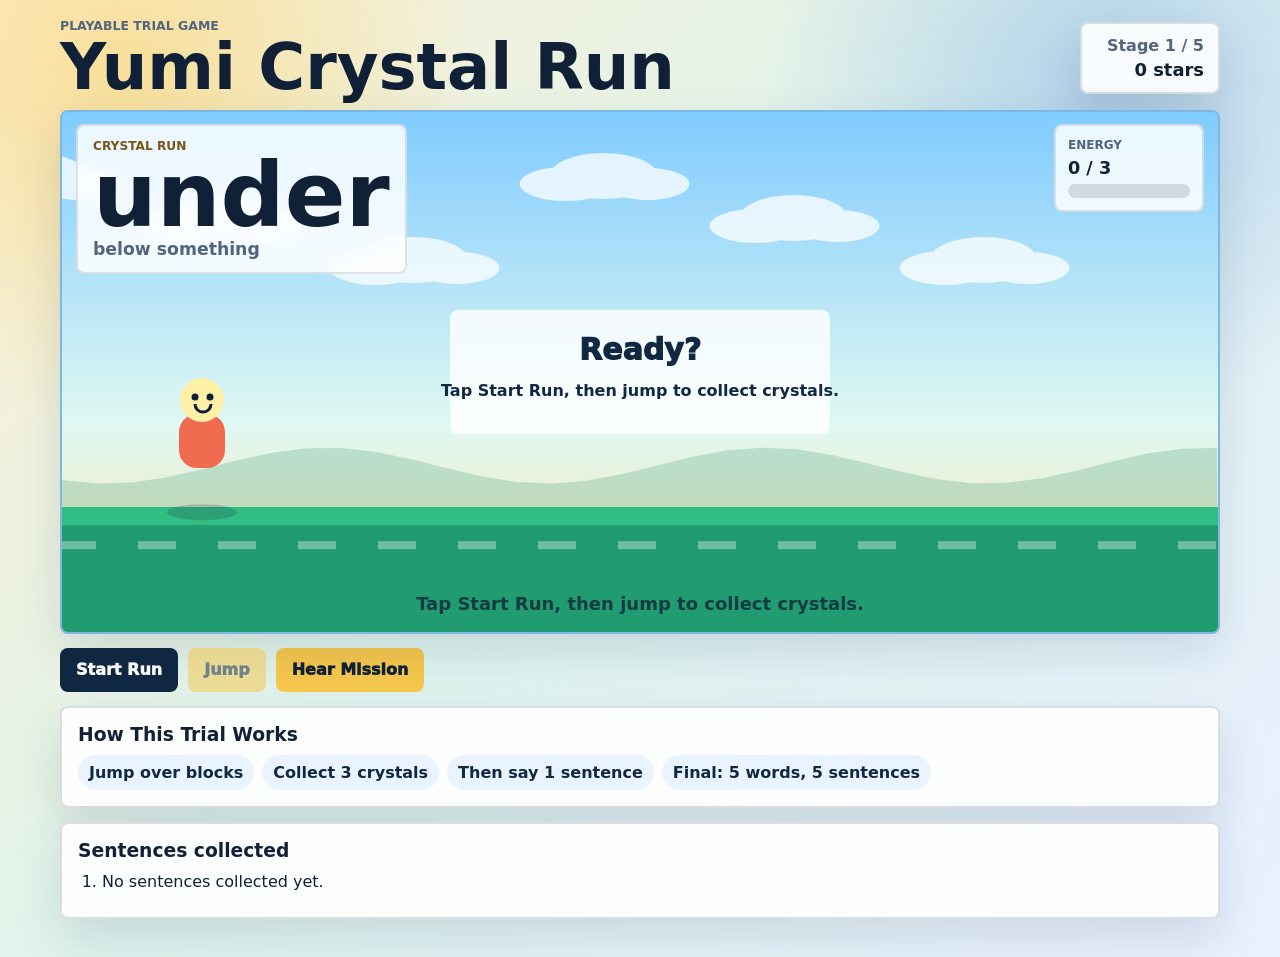
==== commit 520df68a: "Make sentence quest playable" ====
--- a/sentence-quest.html
+++ b/sentence-quest.html
@@ -3,16 +3,16 @@
 <head>
   <meta charset="utf-8">
   <meta name="viewport" content="width=device-width,initial-scale=1,viewport-fit=cover">
-  <meta name="theme-color" content="#13284a">
-  <title>Yumi Sky Run</title>
+  <meta name="theme-color" content="#102842">
+  <title>Yumi Crystal Run</title>
   <link rel="stylesheet" href="./sentence-quest.css">
 </head>
 <body>
   <main class="game-shell">
     <header class="top-bar">
       <div>
-        <p class="eyebrow">Animated trial game</p>
-        <h1>Yumi Sky Run</h1>
+        <p class="eyebrow">Playable trial game</p>
+        <h1>Yumi Crystal Run</h1>
       </div>
       <div class="score-board" aria-live="polite">
         <span id="stageCounter">Stage 1</span>
@@ -21,42 +21,48 @@
     </header>
 
     <section class="play-field" aria-live="polite">
-      <canvas id="gameCanvas" width="960" height="520" aria-label="Animated word adventure"></canvas>
+      <canvas id="gameCanvas" width="960" height="520" aria-label="Playable word runner"></canvas>
       <div class="stage-hud">
-        <div>
-          <p id="stageLabel" class="stage-label">Word Run</p>
+        <div class="word-card">
+          <p id="stageLabel" class="stage-label">Crystal Run</p>
           <h2 id="targetWord">under</h2>
           <p id="meaning" class="meaning">below something</p>
         </div>
-        <div id="wordTrail" class="word-trail"></div>
+        <div class="meter-card">
+          <span>Energy</span>
+          <strong id="energyText">0 / 3</strong>
+          <div class="meter"><i id="energyFill"></i></div>
+        </div>
       </div>
+      <div id="tapLayer" class="tap-layer" aria-hidden="true"></div>
     </section>
 
-    <section class="mission-grid">
-      <article class="mission-card">
-        <p class="label">Mission</p>
-        <p id="missionText" class="mission-text">Make one strong sentence to collect the sky crystal.</p>
-        <div id="starterBank" class="starter-bank" aria-label="sentence starters"></div>
-      </article>
-
-      <article class="rule-card">
-        <h3>Sentence Power</h3>
-        <div class="rule-list">
-          <span>Use the target word</span>
-          <span>8 to 10 words</span>
-          <span>Use the meaning, not spelling talk</span>
-        </div>
-      </article>
+    <section class="action-bar">
+      <button id="startRunBtn" class="primary">Start Run</button>
+      <button id="jumpBtn" class="secondary">Jump</button>
+      <button id="speakPromptBtn" class="secondary">Hear Mission</button>
     </section>
 
-    <section class="command-card">
+    <section id="sentencePanel" class="command-card hidden">
+      <p class="label">Sentence skill</p>
+      <p id="missionText" class="mission-text">Use the target word in one real sentence.</p>
+      <div id="starterBank" class="starter-bank" aria-label="sentence starters"></div>
       <textarea id="sentenceInput" rows="3" placeholder="Say or type your sentence here..."></textarea>
       <div class="controls">
-        <button id="speakPromptBtn" class="secondary">Hear Mission</button>
         <button id="recordBtn" class="primary">Speak</button>
-        <button id="checkBtn" class="primary outline">Launch Sentence</button>
+        <button id="checkBtn" class="primary outline">Launch Skill</button>
       </div>
-      <p id="feedback" class="feedback">Ready when you are.</p>
+      <p id="feedback" class="feedback">Collect 3 crystals first.</p>
+    </section>
+
+    <section class="rule-card">
+      <h3>How This Trial Works</h3>
+      <div class="rule-list">
+        <span>Jump over blocks</span>
+        <span>Collect 3 crystals</span>
+        <span>Then say 1 sentence</span>
+        <span>Final: 5 words, 5 sentences</span>
+      </div>
     </section>
 
     <section class="log-card">
@@ -65,8 +71,8 @@
     </section>
 
     <section id="finishPanel" class="finish-panel hidden">
-      <h2>Sky Run complete</h2>
-      <p>You cleared 5 word stages and the final 5-word bridge.</p>
+      <h2>Crystal Run complete</h2>
+      <p>You cleared the action stages and finished the final 5-word sentence challenge.</p>
       <button id="restartBtn" class="primary">Play Again</button>
     </section>
   </main>
--- a/sentence-quest.css
+++ b/sentence-quest.css
@@ -1,14 +1,14 @@
 ﻿* { box-sizing: border-box; }
 :root {
   color-scheme: light;
-  --ink: #132038;
-  --muted: #53657e;
+  --ink: #102036;
+  --muted: #52657e;
   --paper: rgba(255,255,255,.9);
-  --line: rgba(19,32,56,.14);
+  --line: rgba(16,32,54,.14);
   --blue: #2467dc;
-  --navy: #13284a;
-  --green: #179a76;
-  --gold: #f5c84b;
+  --navy: #102842;
+  --green: #15976f;
+  --gold: #f6c84c;
   --coral: #f06b4f;
 }
 body {
@@ -17,155 +17,55 @@
   font-family: Inter, ui-sans-serif, system-ui, -apple-system, BlinkMacSystemFont, "Segoe UI", sans-serif;
   color: var(--ink);
   background:
-    radial-gradient(circle at 12% 10%, rgba(245,200,75,.42), transparent 25%),
-    radial-gradient(circle at 88% 8%, rgba(36,103,220,.22), transparent 24%),
-    linear-gradient(135deg, #fff1d8 0%, #dff5ef 47%, #e9efff 100%);
+    radial-gradient(circle at 10% 8%, rgba(246,200,76,.44), transparent 24%),
+    radial-gradient(circle at 86% 10%, rgba(36,103,220,.24), transparent 24%),
+    linear-gradient(135deg, #fff0d2 0%, #def4ee 48%, #eaf0ff 100%);
 }
 button, textarea { font: inherit; }
 button { touch-action: manipulation; }
-.game-shell {
-  width: min(1160px, calc(100% - 24px));
-  margin: 0 auto;
-  padding: 18px 0 38px;
-}
-.top-bar {
-  display: flex;
-  align-items: center;
-  justify-content: space-between;
-  gap: 12px;
-  margin-bottom: 12px;
-}
-.eyebrow {
-  margin: 0 0 4px;
-  color: var(--muted);
-  font-weight: 900;
-  text-transform: uppercase;
-  font-size: .78rem;
-}
+.game-shell { width: min(1160px, calc(100% - 24px)); margin: 0 auto; padding: 18px 0 38px; }
+.top-bar { display: flex; align-items: center; justify-content: space-between; gap: 12px; margin-bottom: 12px; }
+.eyebrow { margin: 0 0 4px; color: var(--muted); font-weight: 900; text-transform: uppercase; font-size: .78rem; }
 h1, h2, h3, p { margin-top: 0; }
 h1 { margin-bottom: 0; font-size: clamp(2rem, 5vw, 4.4rem); line-height: .95; }
 h2 { margin-bottom: 4px; }
-.score-board {
-  min-width: 140px;
-  padding: 12px 14px;
+.score-board, .play-field, .command-card, .rule-card, .log-card, .finish-panel {
   border: 2px solid var(--line);
   border-radius: 8px;
   background: var(--paper);
-  display: grid;
-  gap: 4px;
-  text-align: right;
-  box-shadow: 0 14px 36px rgba(19,40,74,.12);
+  box-shadow: 0 18px 48px rgba(16,40,66,.13);
 }
+.score-board { min-width: 140px; padding: 12px 14px; display: grid; gap: 4px; text-align: right; }
 .score-board span { color: var(--muted); font-weight: 850; }
 .score-board strong { font-size: 1.12rem; }
-.play-field, .mission-card, .rule-card, .command-card, .log-card, .finish-panel {
-  border: 2px solid var(--line);
-  border-radius: 8px;
-  background: var(--paper);
-  box-shadow: 0 18px 48px rgba(19,40,74,.13);
-}
-.play-field {
-  position: relative;
-  overflow: hidden;
-  min-height: 330px;
-  background: #9fd7ff;
-}
-#gameCanvas {
-  display: block;
-  width: 100%;
-  height: clamp(330px, 48vw, 520px);
-  background: #9fd7ff;
-}
-.stage-hud {
-  position: absolute;
-  left: 16px;
-  right: 16px;
-  top: 14px;
-  display: flex;
-  justify-content: space-between;
-  align-items: flex-start;
-  gap: 14px;
-  pointer-events: none;
-}
-.stage-hud > div:first-child {
-  max-width: min(460px, 62vw);
-  padding: 14px 16px;
-  border: 2px solid rgba(19,32,56,.12);
-  border-radius: 8px;
-  background: rgba(255,255,255,.82);
-  backdrop-filter: blur(8px);
-}
-.stage-label {
-  margin-bottom: 2px;
-  color: #7b5416;
-  font-weight: 900;
-  text-transform: uppercase;
-  font-size: .76rem;
-}
+.play-field { position: relative; overflow: hidden; min-height: 330px; background: #8fd0ff; }
+#gameCanvas { display: block; width: 100%; height: clamp(330px, 48vw, 520px); background: #8fd0ff; }
+.tap-layer { position: absolute; inset: 0; cursor: pointer; }
+.stage-hud { position: absolute; left: 14px; right: 14px; top: 12px; display: flex; justify-content: space-between; align-items: flex-start; gap: 12px; pointer-events: none; }
+.word-card, .meter-card { border: 2px solid rgba(16,32,54,.12); border-radius: 8px; background: rgba(255,255,255,.84); backdrop-filter: blur(8px); }
+.word-card { max-width: min(460px, 62vw); padding: 13px 15px; }
+.meter-card { min-width: 150px; padding: 12px; display: grid; gap: 6px; }
+.meter-card span { color: var(--muted); font-weight: 900; text-transform: uppercase; font-size: .75rem; }
+.meter-card strong { font-size: 1.1rem; }
+.meter { height: 14px; border-radius: 999px; background: rgba(16,32,54,.14); overflow: hidden; }
+.meter i { display: block; height: 100%; width: 0%; background: linear-gradient(90deg, var(--green), var(--gold)); transition: width .2s ease; }
+.stage-label { margin-bottom: 2px; color: #7b5416; font-weight: 900; text-transform: uppercase; font-size: .76rem; }
 #targetWord { font-size: clamp(2.8rem, 7vw, 5.8rem); line-height: .9; }
 .meaning { margin-bottom: 0; color: var(--muted); font-weight: 800; font-size: 1.08rem; }
-.word-trail {
-  display: flex;
-  flex-wrap: wrap;
-  justify-content: flex-end;
-  gap: 8px;
-  max-width: 48%;
-}
-.word-chip {
-  padding: 8px 10px;
-  border: 2px solid rgba(19,32,56,.13);
-  border-radius: 999px;
-  background: rgba(255,255,255,.82);
-  font-weight: 950;
-  color: var(--muted);
-}
-.word-chip.done { color: #146b50; background: #e4fff4; }
-.word-chip.active { color: var(--ink); background: #ffe993; transform: translateY(-2px); }
-.mission-grid {
-  display: grid;
-  grid-template-columns: minmax(0, 1fr) minmax(280px, .9fr);
-  gap: 14px;
-  margin-top: 14px;
-}
-.mission-card, .rule-card, .command-card, .log-card, .finish-panel { padding: 16px; }
+.action-bar { display: flex; flex-wrap: wrap; gap: 10px; margin-top: 14px; }
+.command-card, .rule-card, .log-card, .finish-panel { padding: 16px; margin-top: 14px; }
 .label { margin-bottom: 6px; color: #7b5416; font-weight: 900; text-transform: uppercase; font-size: .78rem; }
 .mission-text { margin-bottom: 12px; color: #263852; font-weight: 850; font-size: 1.05rem; }
 .rule-card h3, .log-card h3 { margin-bottom: 10px; }
 .rule-list, .starter-bank { display: flex; flex-wrap: wrap; gap: 8px; }
-.rule-list span, .starter-bank button {
-  border-radius: 999px;
-  padding: 8px 11px;
-  font-weight: 900;
-}
+.rule-list span, .starter-bank button { border-radius: 999px; padding: 8px 11px; font-weight: 900; }
 .rule-list span { background: #eaf4ff; color: var(--navy); }
-.starter-bank button {
-  min-height: 36px;
-  border: 2px solid rgba(19,32,56,.12);
-  background: #fffdf6;
-  color: #263852;
-}
-.command-card { margin-top: 14px; }
-textarea {
-  width: 100%;
-  resize: vertical;
-  min-height: 94px;
-  border: 2px solid rgba(19,32,56,.18);
-  border-radius: 8px;
-  padding: 14px;
-  outline: none;
-  background: #fffdf8;
-  font-size: 1.08rem;
-}
+.starter-bank { margin-bottom: 12px; }
+.starter-bank button { min-height: 36px; border: 2px solid rgba(16,32,54,.12); background: #fffdf6; color: #263852; }
+textarea { width: 100%; resize: vertical; min-height: 94px; border: 2px solid rgba(16,32,54,.18); border-radius: 8px; padding: 14px; outline: none; background: #fffdf8; font-size: 1.08rem; }
 textarea:focus { border-color: var(--blue); box-shadow: 0 0 0 4px rgba(36,103,220,.13); }
 .controls { display: flex; flex-wrap: wrap; gap: 10px; margin-top: 12px; }
-button {
-  min-height: 44px;
-  padding: 0 16px;
-  border: 0;
-  border-radius: 8px;
-  font-weight: 950;
-  cursor: pointer;
-}
+button { min-height: 44px; padding: 0 16px; border: 0; border-radius: 8px; font-weight: 950; cursor: pointer; }
 button:disabled { opacity: .52; cursor: not-allowed; }
 .primary { background: var(--navy); color: white; }
 .secondary { background: var(--gold); color: var(--ink); }
@@ -173,20 +73,17 @@
 .feedback { margin: 12px 0 0; min-height: 28px; font-weight: 900; color: var(--muted); }
 .feedback.good { color: #147052; }
 .feedback.bad { color: #a83f39; }
-.log-card { margin-top: 14px; }
 ol { margin: 0; padding-left: 24px; }
 li { margin: 8px 0; line-height: 1.4; }
-.finish-panel { margin-top: 14px; }
 .hidden { display: none; }
 @media (max-width: 760px) {
   .game-shell { width: min(100% - 18px, 720px); padding-top: 12px; }
-  .top-bar, .mission-grid { grid-template-columns: 1fr; display: grid; }
+  .top-bar { display: grid; grid-template-columns: 1fr; }
   .score-board { min-width: 0; text-align: left; }
-  #gameCanvas { height: 360px; }
-  .stage-hud { left: 10px; right: 10px; top: 10px; }
-  .stage-hud > div:first-child { max-width: 68vw; padding: 11px 12px; }
-  .word-trail { max-width: 30%; gap: 6px; }
-  .word-chip { padding: 6px 8px; font-size: .84rem; }
-  .mission-card, .rule-card, .command-card, .log-card, .finish-panel { padding: 14px; }
-  .controls button { flex: 1 1 130px; }
+  #gameCanvas { height: 390px; }
+  .stage-hud { left: 9px; right: 9px; top: 9px; }
+  .word-card { max-width: 62vw; padding: 10px 11px; }
+  .meter-card { min-width: 112px; padding: 10px; }
+  .command-card, .rule-card, .log-card, .finish-panel { padding: 14px; }
+  .action-bar button, .controls button { flex: 1 1 120px; }
 }
